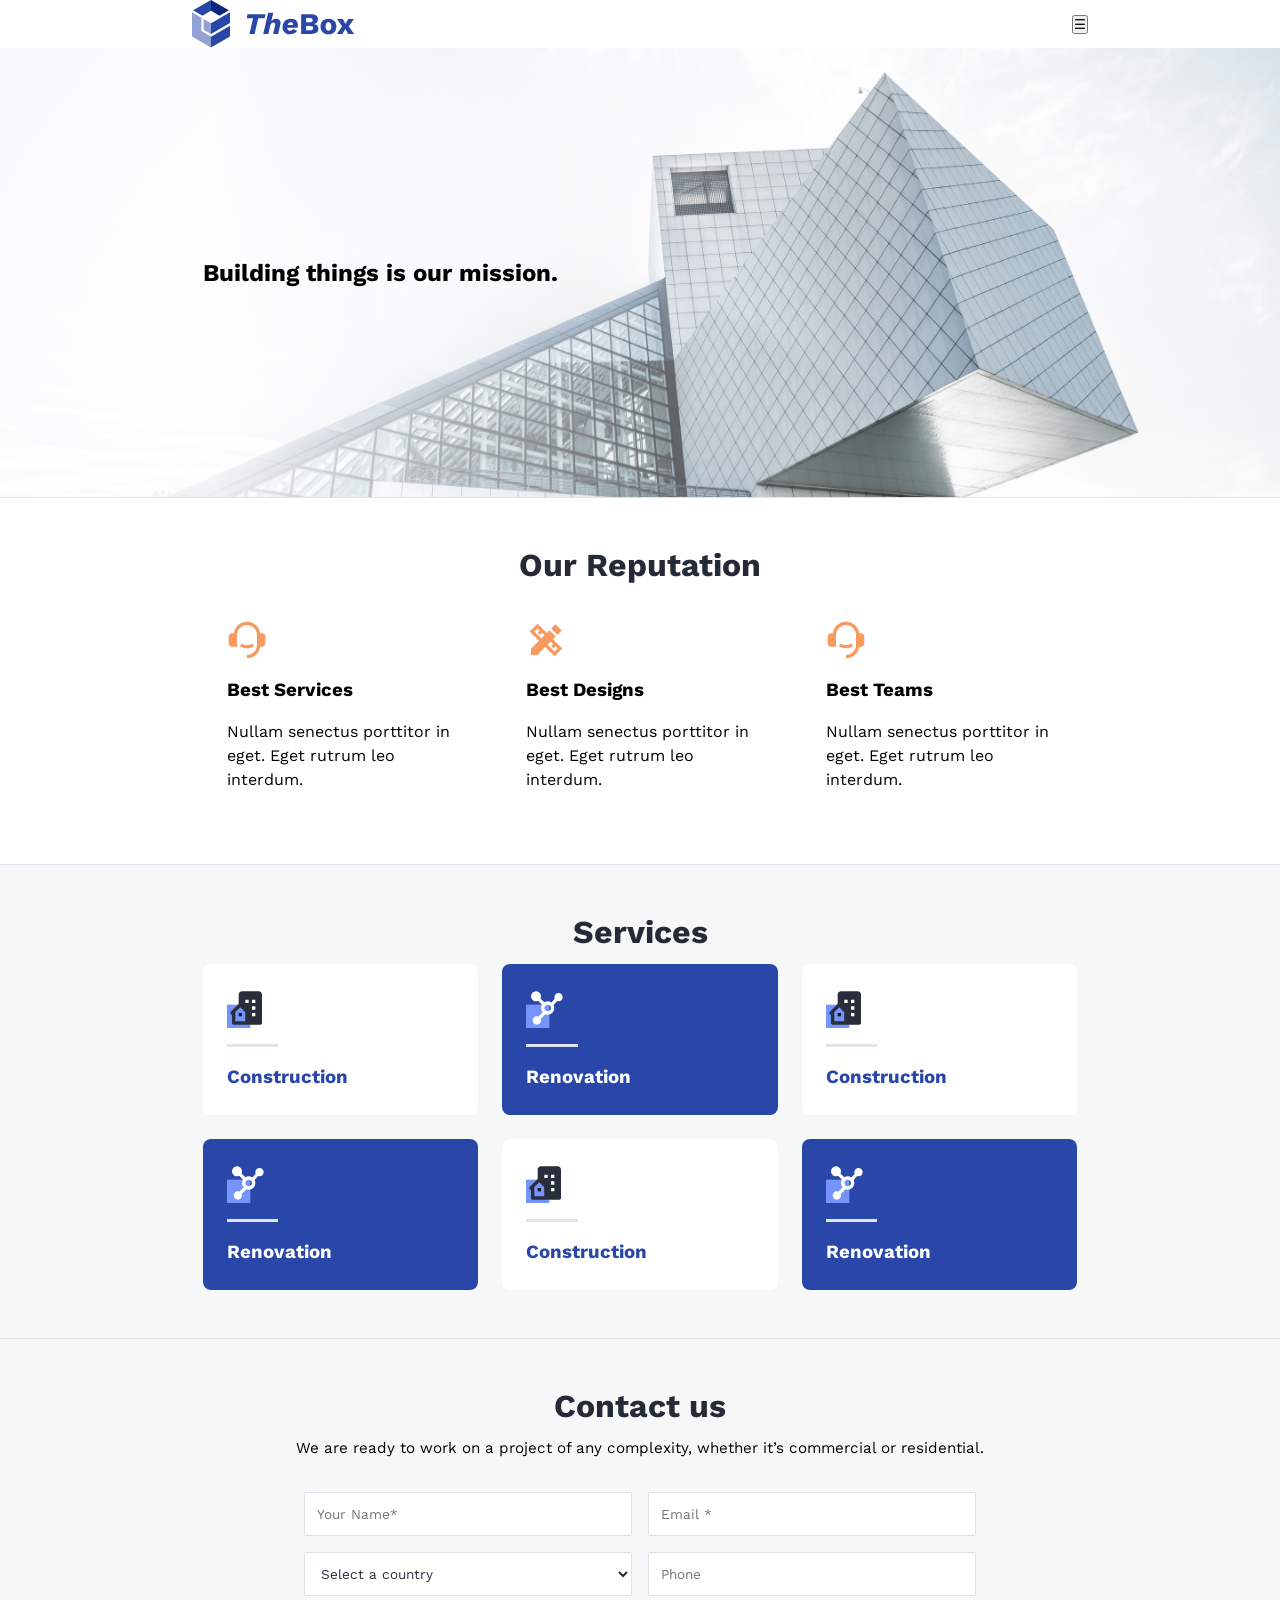
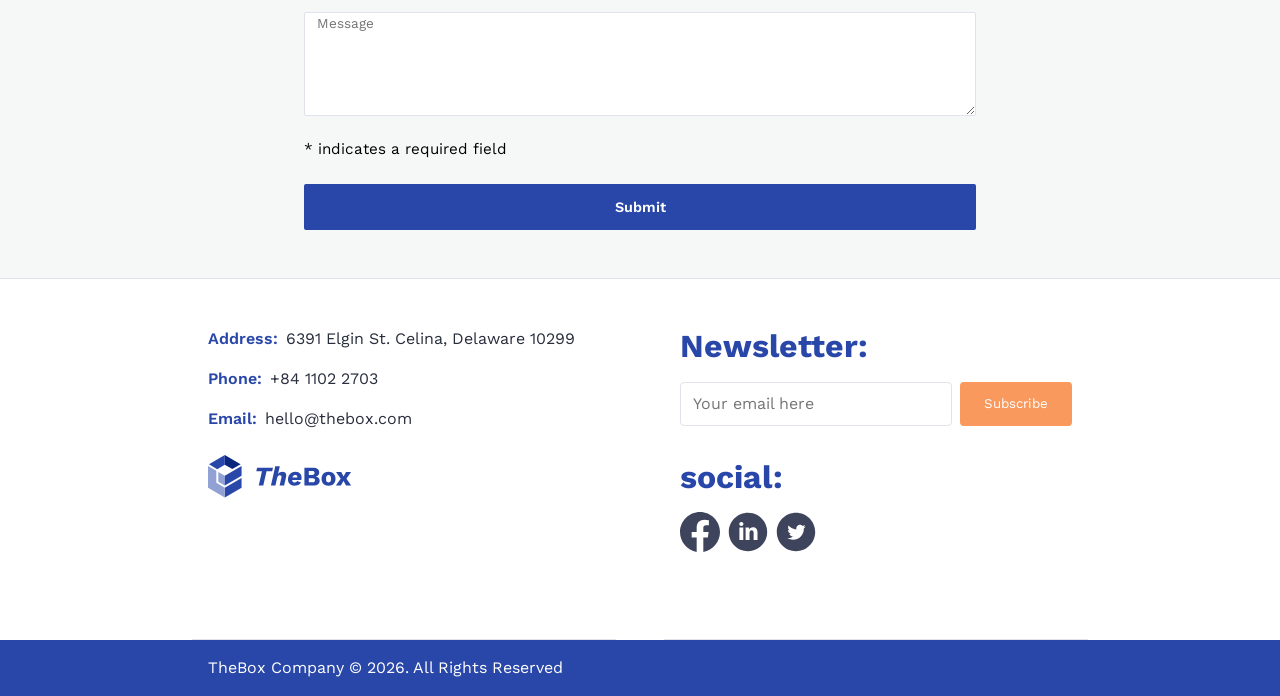
==== index.html @ a6bb3620 "feat/(reputation): add responsive card grid, (services): add service grid with featured variantm , c" ====
<!doctype html>
<html lang="en">

<head>
  <meta charset="utf-8" />
  <meta name="viewport" content="width=device-width, initial-scale=1" />
  <title>The Box</title>
  <link rel="shortcut icon" href="/src/assets/icons/fivicon.svg" type="image/x-icon">
  <link rel="stylesheet" href="https://cdnjs.cloudflare.com/ajax/libs/font-awesome/6.7.2/css/all.min.css" />
  <link rel="stylesheet" href="/src/css/style.css">
  <!-- Aquí likeas tu html con tu css -->
</head>

<body>
  <!-- Aquí va tu esqueleto HTML -->

  <header class="site-header">
    <div class="container">
      <!-- logo -->
      <a href="/"><img src="/src/assets/img/logo.svg" alt="logoTheBox"></a>
      <!-- Navbar section -->
      <nav class="navbar" aria-label="Main navigation">
        <button for="menu-toggle" class="navbar_toggle" type="button" aria-label="Open navigation menu">
          ☰
        </button>
        <ul class="navbar_list">
          <li> <a href="#">Home</a> </li>
          <li> <a href="#">Our Reputation</a></li>
          <li> <a href="#">Services</a> </li>
          <li> <a href="#"><span>Contact Us</span> </a> </li>
        </ul>
      </nav>
    </div>
  </header>

  <main id="main">

    <!-- Hero section  -->
    <section class="hero ">
      <div class="container">
        <h1>Building things is our mission.</h1>
      </div>
    </section>

    <!-- Our Reputation -->
    <section class="repution " id="repution" aria-labelledby="reputation-title">
      <div class="container">
        <h2 id="reputation-title section-title">Our Reputation</h2>
        <ul class="cards">
          <!-- 1 -->
          <li>
            <article class="card">
              <img src="/src/assets/icons/iconTeams.svg" alt="">
              <h3>Best Services</h3>
              <p>Nullam senectus porttitor in eget. Eget rutrum leo interdum.</p>
            </article>
          </li>
          <!-- 2 -->
          <li>
            <article class="card">
              <img src="/src/assets/icons/iconDesign.svg" alt="">
              <h3>Best Designs</h3>
              <p>Nullam senectus porttitor in eget. Eget rutrum leo interdum.</p>
            </article>
          </li>
          <!-- 3 -->
          <li>
            <article class="card">
              <img src="/src/assets/icons/iconTeams.svg" alt="">
              <h3>Best Teams</h3>
              <p>Nullam senectus porttitor in eget. Eget rutrum leo interdum.</p>
            </article>
          </li>
        </ul>
      </div>
    </section>

    <!-- Services -->
    <section class="service " id="services" aria-labelledby="services-title">
      <div class="container">
        <h2 id="service-title section-title">Services</h2>
        <ul class="service-grid">
          <li>
            <article class="service-card">
              <img src="/src/assets/icons/iconCon.svg" alt="Construction">
              <div class="line"></div>
              <h3>Construction</h3>
            </article>
          </li>
          <li>
            <article class="service-card-featured">
              <img src="/src/assets/icons/iconRenovation.svg" alt="Renovation">
              <div class="line"></div>
              <h3>Renovation</h3>
            </article>
          </li>
          <li>
            <article class="service-card">
              <img src="/src/assets/icons/iconCon.svg" alt="Construction">
              <div class="line"></div>
              <h3>Construction</h3>
            </article>
          </li>
          <li>
            <article class="service-card-featured">
              <img src="/src/assets/icons/iconRenovation.svg" alt="Renovation">
              <div class="line"></div>
              <h3>Renovation</h3>
            </article>
          </li>
          <li>
            <article class="service-card">
              <img src="/src/assets/icons/iconCon.svg" alt="Construction">
              <div class="line"></div>
              <h3>Construction</h3>
            </article>
          </li>
          <li>
            <article class="service-card-featured">
              <img src="/src/assets/icons/iconRenovation.svg" alt="Renovation">
              <div class="line"></div>
              <h3>Renovation</h3>
            </article>
          </li>
        </ul>
      </div>
    </section>

    <!-- contact us  -->
    <section class="contact " id="contact" aria-labelledby="contact" aria-labelledby="contact title">
      <div class="container">
        <h2 id="contact-title section-title">Contact us</h2>
        <p>We are ready to work on a project of any complexity, whether it’s commercial or residential.</p>
        <!-- form -->
        <form>

          <div class="field">
            <label for="Name">Your Name <span aria-hidden="true">*</span></label>
            <input placeholder="Your Name*" type="text" id="name" name="name" required autocomplete="name">
          </div>

          <div class="field">
            <label for="Email">Email</label>
            <input placeholder="Email *" type="email" id="email" name="email" required autocomplete="email">
          </div>

          <div class="field">
            <label for="country">Country</label>
            <select name="country" id="country">
              <option value="">Select a country</option>
              <option value="es">Spain</option>
            </select>
          </div>

          <div class="field">
            <label for="phone">Phone</label>
            <input placeholder="Phone" type="tel" id="phone" name="phone" required autocomplete="phone">
          </div>

          <div class="field field-full">
            <label for="message">Message</label>
            <textarea placeholder="Message" name="message" id="message" rows="5"></textarea>
          </div>
          <p class="form-note">* indicates a required field</p>
          <button type="submit">Submit</button>
        </form>
      </div>
    </section>
  </main>

  <!-- footer -->
  <footer class="site-footer">
    <div class="container">

      <section class="footer-contact">
        <ul>
          <li><span>Address: </span>6391 Elgin St. Celina, Delaware 10299 </li>
          <li><span>Phone: </span>+84 1102 2703</li>
          <li><span>Email: </span>hello@thebox.com </li>
        </ul>
        <a class="footer-logo" href="/" aria-label="thebox home">
          <img class="footer-logo" src="/src/assets/img/logo.svg" alt="TheBox">
        </a>
      </section>

      <section class="footer-right">
        <div class="newsletter">
          <h2>Newsletter:</h2>
          <form action="">
            <input type="email" id="Newsletter" name="email" placeholder="Your email here" autocomplete="email"
              required>
            <button submit>Subscribe</button>
          </form>
        </div>

        <div class="social">
          <h2>social:</h2>
          <ul class="social-list">
            <li>
              <a href="#" aria-label="facebook">
                <img class="fa-brands" src="/src/assets/icons/facebook-icon.svg" alt="facebook">
              </a>
            </li>
            <li>
              <a href="#" aria-label="linkedin">
                <img class="fa-brands" src="/src/assets/icons/linkedin-icon.svg" alt="linkedin">
              </a>
            </li>
            <li>
              <a href="#" aria-label="x">
                <img class="fa-brands" src="/src/assets/icons/x-icon.svg" alt="x-icon">
              </a>
            </li>
          </ul>
        </div>
      </section>
    </div>

    <!-- Copyright -->
    <div class="footer-bottom">
      <div class="container">
        <p>TheBox Company © 2026. All Rights Reserved</p>
      </div>
    </div>
  </footer>


</body>

</html>
---- src/css/style.css ----
@import url("https://fonts.googleapis.com/css2?family=Work+Sans:ital,wght@0,100..900;1,100..900&display=swap");

/* tokens  */
:root {
  --bg-orainge: #f9995d;
  --dark-gray: #292e3d;
  --blue: #2947a9;
  --light-blue: #a3aac2;
  --bg-gray: #f6f8f7;
  --gray-100: #e0e3eb;
  --gray-200: ##3152ad;
  --placeholder: #a3aac2;

  /* layout */
  --container: 75rem;
  --gutter: clamp(1rem, 4vw, 3rem);

  /* typography */
  --font-body: "Work Sans", system-ui, sans-serif;

  /* spacing  */
  --space-1: 0.5rem;
  --space-2: 1rem;
  --space-3: 1.5rem;
  --space-4: 2rem;
  --space-5: 3rem;
}

/* reset values */
* {
  margin: 0;
  padding: 0;
  box-sizing: border-box;
  font-family: var(--font-body);
}
*,
*::after,
*::before {
  box-sizing: border-box;
}
html {
  font-size: 100%;
}
body {
  line-height: 1.5;
  min-height: 100vh;
}

a {
  max-width: inherit;
  text-decoration: none;
}
img,
svg {
  display: block;
  max-width: 100%;
}

ul {
  list-style: none;
}

.container {
  width: min(100% - var(--gutter) * 2, var(--container));
  margin-inline: auto;
}

@media (min-width: 768px) {
  .container {
    width: 70%;
  }
}
.section-title {
  margin: 0 0 0.75rem;
  text-align: center;
  font-size: clamp(1.6rem, 5vw, 2rem);
  font-weight: 700;
  line-height: 1.2;
  color: #252b36;
}

/* genral css */
section {
  padding: 3rem 1rem;
  border-bottom: 1px solid #e0e3eb;
  h2 {
    margin: 0 0 0.75rem;
    text-align: center;
    font-size: clamp(1.6rem, 5vw, 2rem);
    font-weight: 700;
    line-height: 1.2;
    color: #252b36;
  }
}
/* =============================== */
.site-header .container {
  display: flex;
  align-items: center;
  justify-content: space-between;
  gap: 2rem;
}
.site-header nav ul {
  display: flex;
  list-style: none;
  gap: var(--space-4);
}
@media (min-width: 768px) {
  .site-header nav ul {
    display: none;
  }
}

/* ============= Hero section ============== */

.hero {
  display: grid;
  background-image: url("/src/assets/img/Hero.svg");
  background-size: cover;
  background-position: center center;
  min-height: clamp(20rem, 50vh, 35rem);
  align-content: center;
}

/* Reputation */
.repution .cards {
  display: grid;
  grid-template-columns: repeat(auto-fit, minmax(min(17rem, 100%), 1fr));
  gap: var(--space-3);
  .card {
    display: flex;
    flex-direction: column;
    gap: var(--space-2);
    border: 1px solid var(--border);
    padding: var(--space-3);
    height: 100%;
    border-radius: 0.5rem;
    img {
      width: 40px;
    }
  }
}

/* service  */
.service {
  background-color: var(--bg-gray);
  .service-grid {
    display: grid;
    grid-template-columns: repeat(auto-fit, minmax(min(15rem, 100%), 1fr));
    gap: var(--space-3);
  }
  .service-card,
  .service-card-featured {
    display: flex;
    flex-direction: column;
    padding: var(--space-3);
    gap: var(--space-2);
    border-radius: 0.5rem;
    img {
      width: 40px;
    }
  }
  .service-card {
    background: white;
    color: var(--blue);
  }
  .service-card-featured {
    background: var(--blue);
    color: white;
  }
  .line {
    width: clamp(2rem, 4vw, 5rem);
    height: 3px;
    background-color: var(--gray-100);
  }
}

/* contact */
.contact {
  background-color: var(--bg-gray);

  h2 {
    margin: 0 0 0.75rem;
    text-align: center;
    font-size: clamp(1.6rem, 5vw, 2rem);
    font-weight: 700;
    line-height: 1.2;
  }
  p {
    max-width: var(--container);
    margin: 0 auto 2rem;
    text-align: center;
    font-size: 0.95rem;
    line-height: 1.5;
  }
  form {
    display: grid;
    grid-template-columns: repeat(auto-fit, minmax(min(15rem, 100%), 1fr));
    gap: var(--space-2);
    max-width: 42rem;
    margin-inline: auto;
    .field {
      position: relative;
      width: 100%;
      label {
        position: absolute;
        width: 1px;
        height: 1px;
        padding: 0;
        margin: -1px;
        overflow: hidden;
        clip: rect(0, 0, 0, 0);
        white-space: nowrap;
        border: 0;
      }
      input,
      select {
        height: 44px;
        padding: 0 0.75rem;
        resize: vertical;
        ::placeholder {
          color: var(--gray-100);
          opacity: 1;
        }
      }
      input,
      select,
      textarea {
        padding: 0 0.75rem;
        width: 100%;
        border: 1px solid var(--gray-100);
        border-radius: 2px;
        background-color: white;
        color: var(--dark-gray);
        font: inherit;
        font-size: 0.85rem;
        ::placeholder {
          color: var(--gray-100);
          opacity: 1;
        }
        :focus {
          border-color: var(--gray-200);
          box-shadow: 0 0 0 2px rgba(49, 82, 173, 0.08);
        }
      }
      .field-full {
        grid-column: 1 / -1;
      }
    }
    .form-note {
      margin: -0.01rem 0 0;
      line-height: 1.4;
      text-align: start;
    }
    button {
      width: 100%;
      min-height: 46px;
      margin-top: 0.5rem;
      border: 0;
      border-radius: 2px;
      background-color: var(--blue);
      color: white;
      font-weight: 600;
      font-size: 0.9rem;
      cursor: pointer;
      :hover {
        background: var(--bg-orainge);
      }
      :active {
        transform: translateY(1px);
      }
    }
  }
}
@media (min-width: 40rem) {
  form {
    grid-template-columns: 1fr 1fr;
  }
  .field-full,
  .form-note,
  button {
    grid-column: 1 / -1;
  }
}

/* footer */
.site-footer {
  background-color: white;
}

footer .container {
  display: grid;
  grid-template-columns: repeat(auto-fit, minmax(min(15rem, 100%), 1fr));
  gap: var(--space-5);

  .footer-contact {
    ul {
      display: grid;
      gap: var(--space-2);
      li {
        display: flex;
        color: var(--dark-gray);
        span:first-child {
          color: var(--blue);
          font-weight: 600;
          padding-right: 0.5rem;
        }
        a {
          color: var(--dark-gray);
        }
      }
    }
    .footer-logo {
      margin-top: var(--space-3);
      img {
        width: 9rem;
      }
    }
  }

  .footer-right {
    display: grid;
    

    h2 {
      margin-bottom: var(--space-2);
      color: var(--blue);
      text-align: start;
    }
    .newsletter {
      border-bottom: 0;
      form {
        display: flex;
        gap: var(--space-1);

        input {
          width: 100%;
          height: 44px;
          padding-inline: 0.75rem;
          border-radius: 4px;
          font-size: 1rem;
          border: 1px solid var(--gray-100);
          ::placeholder {
            color: var(--placeholder);
          }
        }
        button {
          flex-shrink: 0;
          min-width: 7rem;
          height: 44px;
          background: var(--bg-orainge);
          color: white;
          cursor: pointer;
          border-radius: 4px;
          border: 0;
          :hover {
            background-color: orange;
          }
        }
      }
    }
    .social{
        padding: 2rem 0;
    }
    .social-list {
      display: flex;
      gap: var(--space-1);
      a {
        width: 56px;
      }
    }
  }
}

/* footer bottom */
.footer-bottom{
    background-color: var(--blue);
    color: white;
    .container{
        padding: 1rem;
       
    }
}
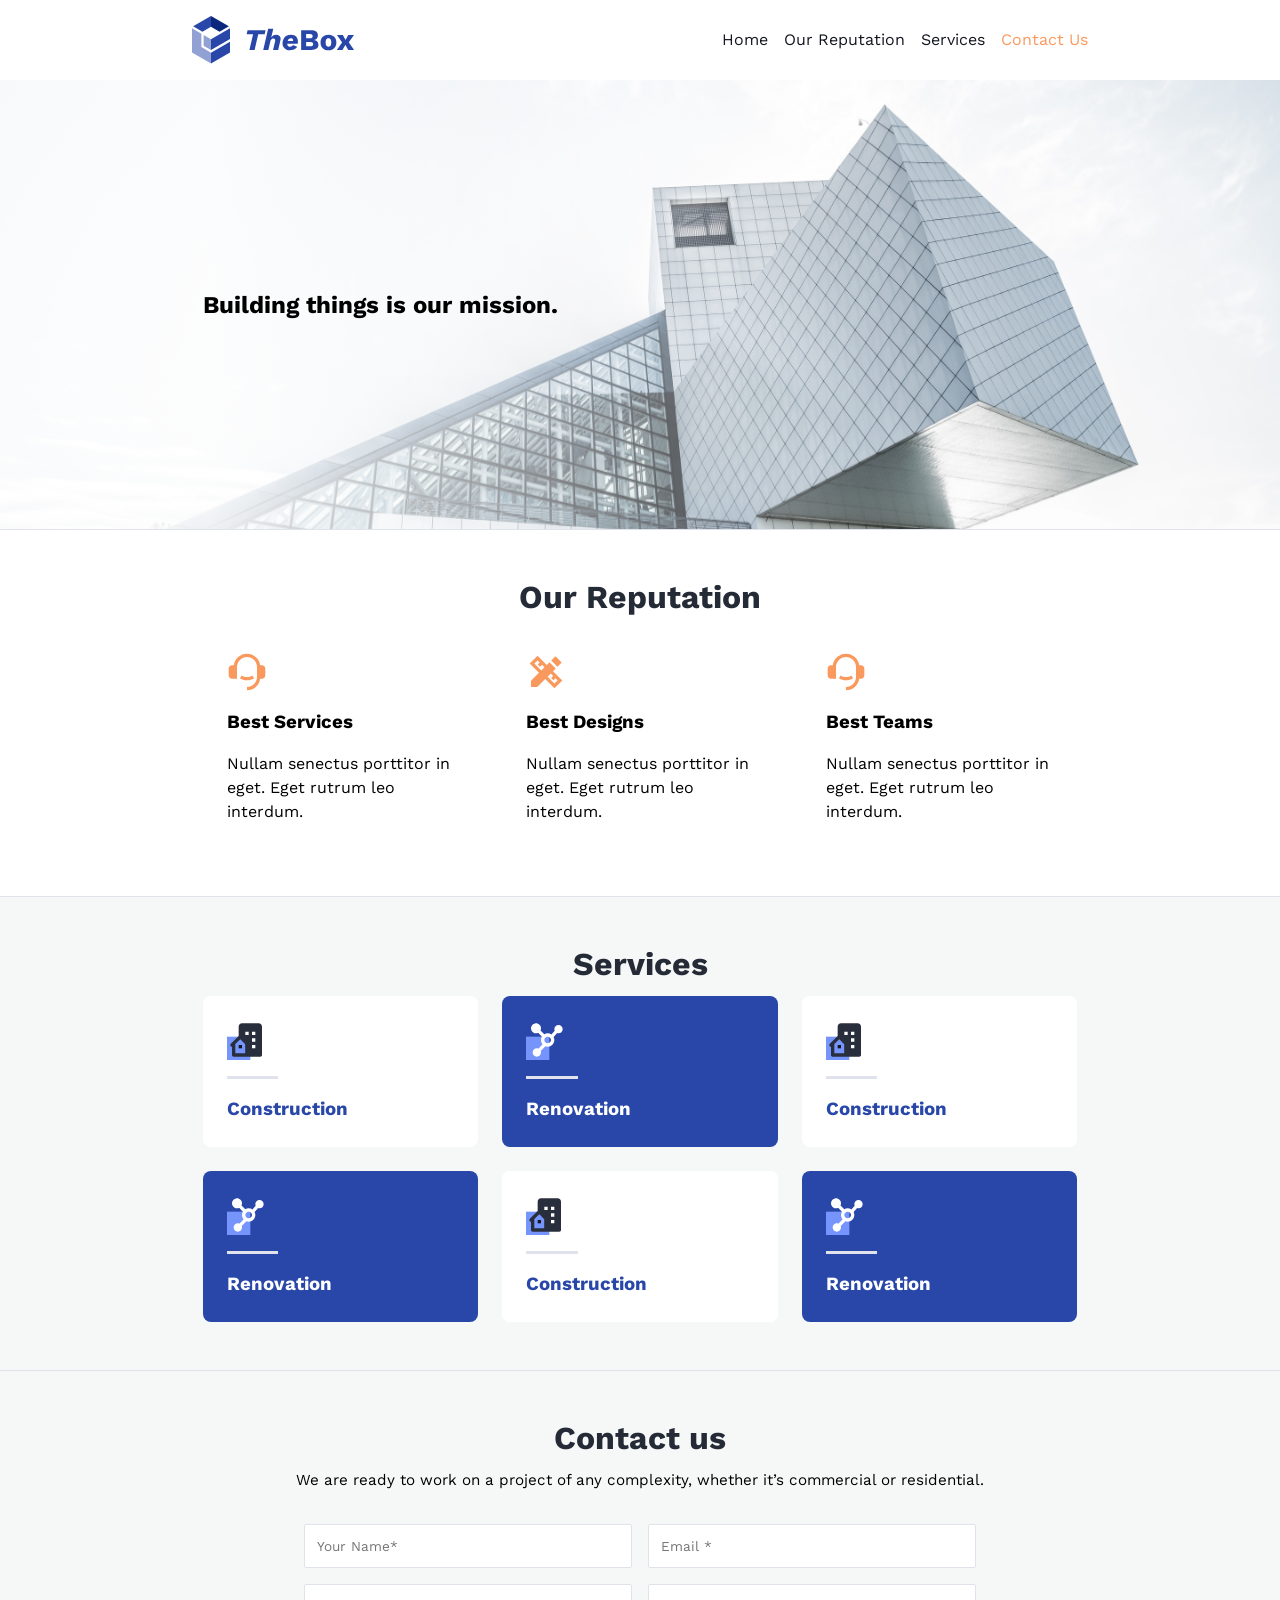
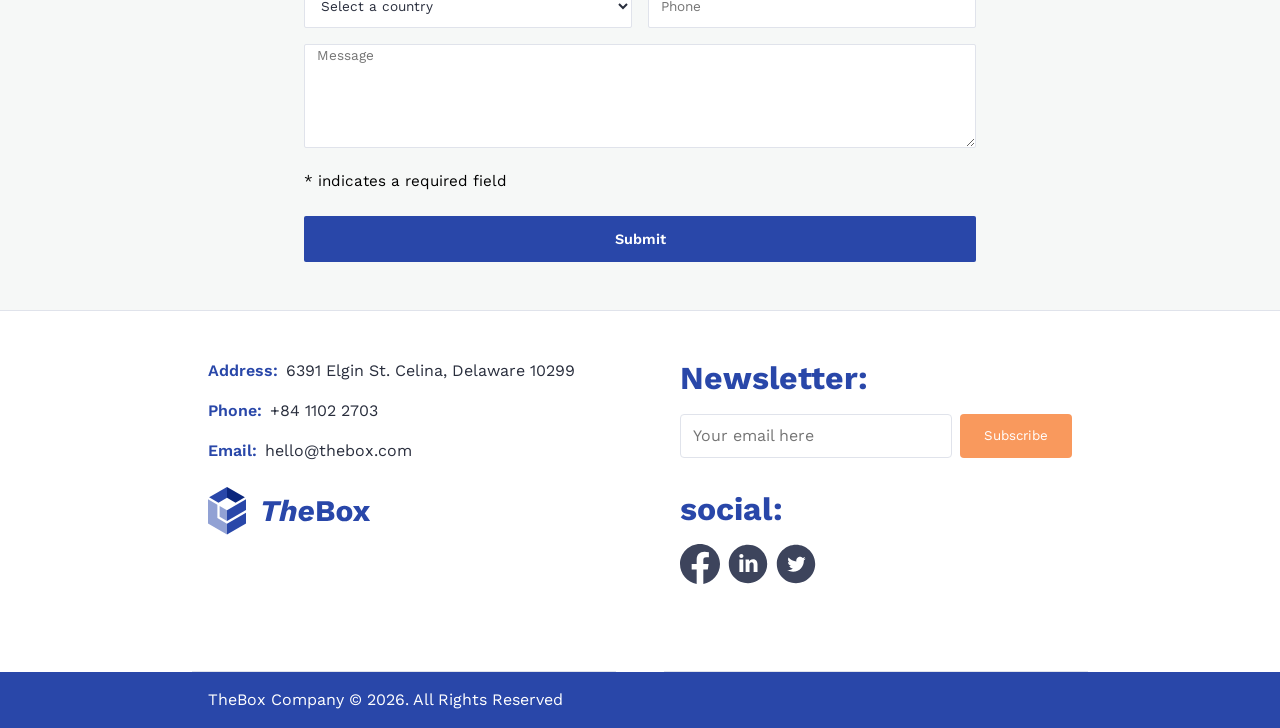
==== commit 8857067a: "edit paths of files sorce" ====
--- a/index.html
+++ b/index.html
@@ -5,9 +5,9 @@
   <meta charset="utf-8" />
   <meta name="viewport" content="width=device-width, initial-scale=1" />
   <title>The Box</title>
-  <link rel="shortcut icon" href="/src/assets/icons/fivicon.svg" type="image/x-icon">
+  <link rel="shortcut icon" href="src/assets/icons/fivicon.svg" type="image/x-icon">
   <link rel="stylesheet" href="https://cdnjs.cloudflare.com/ajax/libs/font-awesome/6.7.2/css/all.min.css" />
-  <link rel="stylesheet" href="/src/css/style.css">
+  <link rel="stylesheet" href="src/css/style.css">
   <!-- Aquí likeas tu html con tu css -->
 </head>
 
@@ -17,7 +17,7 @@
   <header class="site-header">
     <div class="container">
       <!-- logo -->
-      <a href="/"><img src="/src/assets/img/logo.svg" alt="logoTheBox"></a>
+      <a href="/"><img src="src/assets/img/logo.svg" alt="logoTheBox"></a>
       <!-- Navbar section -->
       <nav class="navbar" aria-label="Main navigation">
         <button for="menu-toggle" class="navbar_toggle" type="button" aria-label="Open navigation menu">
@@ -50,7 +50,7 @@
           <!-- 1 -->
           <li>
             <article class="card">
-              <img src="/src/assets/icons/iconTeams.svg" alt="">
+              <img src="src/assets/icons/iconTeams.svg" alt="">
               <h3>Best Services</h3>
               <p>Nullam senectus porttitor in eget. Eget rutrum leo interdum.</p>
             </article>
@@ -58,7 +58,7 @@
           <!-- 2 -->
           <li>
             <article class="card">
-              <img src="/src/assets/icons/iconDesign.svg" alt="">
+              <img src="src/assets/icons/iconDesign.svg" alt="">
               <h3>Best Designs</h3>
               <p>Nullam senectus porttitor in eget. Eget rutrum leo interdum.</p>
             </article>
@@ -66,7 +66,7 @@
           <!-- 3 -->
           <li>
             <article class="card">
-              <img src="/src/assets/icons/iconTeams.svg" alt="">
+              <img src="src/assets/icons/iconTeams.svg" alt="">
               <h3>Best Teams</h3>
               <p>Nullam senectus porttitor in eget. Eget rutrum leo interdum.</p>
             </article>
@@ -82,42 +82,42 @@
         <ul class="service-grid">
           <li>
             <article class="service-card">
-              <img src="/src/assets/icons/iconCon.svg" alt="Construction">
+              <img src="src/assets/icons/iconCon.svg" alt="Construction">
               <div class="line"></div>
               <h3>Construction</h3>
             </article>
           </li>
           <li>
             <article class="service-card-featured">
-              <img src="/src/assets/icons/iconRenovation.svg" alt="Renovation">
+              <img src="src/assets/icons/iconRenovation.svg" alt="Renovation">
               <div class="line"></div>
               <h3>Renovation</h3>
             </article>
           </li>
           <li>
             <article class="service-card">
-              <img src="/src/assets/icons/iconCon.svg" alt="Construction">
+              <img src="src/assets/icons/iconCon.svg" alt="Construction">
               <div class="line"></div>
               <h3>Construction</h3>
             </article>
           </li>
           <li>
             <article class="service-card-featured">
-              <img src="/src/assets/icons/iconRenovation.svg" alt="Renovation">
+              <img src="src/assets/icons/iconRenovation.svg" alt="Renovation">
               <div class="line"></div>
               <h3>Renovation</h3>
             </article>
           </li>
           <li>
             <article class="service-card">
-              <img src="/src/assets/icons/iconCon.svg" alt="Construction">
+              <img src="src/assets/icons/iconCon.svg" alt="Construction">
               <div class="line"></div>
               <h3>Construction</h3>
             </article>
           </li>
           <li>
             <article class="service-card-featured">
-              <img src="/src/assets/icons/iconRenovation.svg" alt="Renovation">
+              <img src="src/assets/icons/iconRenovation.svg" alt="Renovation">
               <div class="line"></div>
               <h3>Renovation</h3>
             </article>
@@ -179,7 +179,7 @@
           <li><span>Email: </span>hello@thebox.com </li>
         </ul>
         <a class="footer-logo" href="/" aria-label="thebox home">
-          <img class="footer-logo" src="/src/assets/img/logo.svg" alt="TheBox">
+          <img class="footer-logo" src="src/assets/img/logo.svg" alt="TheBox">
         </a>
       </section>
 
@@ -198,17 +198,17 @@
           <ul class="social-list">
             <li>
               <a href="#" aria-label="facebook">
-                <img class="fa-brands" src="/src/assets/icons/facebook-icon.svg" alt="facebook">
+                <img class="fa-brands" src="src/assets/icons/facebook-icon.svg" alt="facebook">
               </a>
             </li>
             <li>
               <a href="#" aria-label="linkedin">
-                <img class="fa-brands" src="/src/assets/icons/linkedin-icon.svg" alt="linkedin">
+                <img class="fa-brands" src="src/assets/icons/linkedin-icon.svg" alt="linkedin">
               </a>
             </li>
             <li>
               <a href="#" aria-label="x">
-                <img class="fa-brands" src="/src/assets/icons/x-icon.svg" alt="x-icon">
+                <img class="fa-brands" src="src/assets/icons/x-icon.svg" alt="x-icon">
               </a>
             </li>
           </ul>
--- a/src/css/style.css
+++ b/src/css/style.css
@@ -9,7 +9,9 @@
   --bg-gray: #f6f8f7;
   --gray-100: #e0e3eb;
   --gray-200: ##3152ad;
+  --gary-900:#14171F;
   --placeholder: #a3aac2;
+
 
   /* layout */
   --container: 75rem;
@@ -92,20 +94,45 @@
     color: #252b36;
   }
 }
-/* =============================== */
+/* ========= header ====================== */
 .site-header .container {
   display: flex;
   align-items: center;
   justify-content: space-between;
-  gap: 2rem;
+
+  padding: var(--space-2) 0;
+
+  .navbar {
+    button {
+      border: none;
+      font-size: x-large;
+      background-color: transparent;
+      cursor: pointer;
+      @media (min-width: 768px) {
+        display: none;
+      }
+    }
+
+    ul {
+    }
+  }
 }
 .site-header nav ul {
   display: flex;
   list-style: none;
-  gap: var(--space-4);
-}
-@media (min-width: 768px) {
-  .site-header nav ul {
+  gap: var(--space-2);
+
+  li {
+    a {
+      color: var(--gary-900);
+      span{
+        color:var(--bg-orainge);
+      }
+    }
+    
+  }
+
+  @media (max-width: 768px) {
     display: none;
   }
 }
@@ -147,6 +174,7 @@
     display: grid;
     grid-template-columns: repeat(auto-fit, minmax(min(15rem, 100%), 1fr));
     gap: var(--space-3);
+    
   }
   .service-card,
   .service-card-featured {
@@ -172,6 +200,7 @@
     height: 3px;
     background-color: var(--gray-100);
   }
+  
 }
 
 /* contact */
@@ -311,15 +340,11 @@
     }
     .footer-logo {
       margin-top: var(--space-3);
-      img {
-        width: 9rem;
-      }
     }
   }
 
   .footer-right {
     display: grid;
-    
 
     h2 {
       margin-bottom: var(--space-2);
@@ -358,8 +383,8 @@
         }
       }
     }
-    .social{
-        padding: 2rem 0;
+    .social {
+      padding: 2rem 0;
     }
     .social-list {
       display: flex;
@@ -372,11 +397,10 @@
 }
 
 /* footer bottom */
-.footer-bottom{
-    background-color: var(--blue);
-    color: white;
-    .container{
-        padding: 1rem;
-       
-    }
-}+.footer-bottom {
+  background-color: var(--blue);
+  color: white;
+  .container {
+    padding: 1rem;
+  }
+}
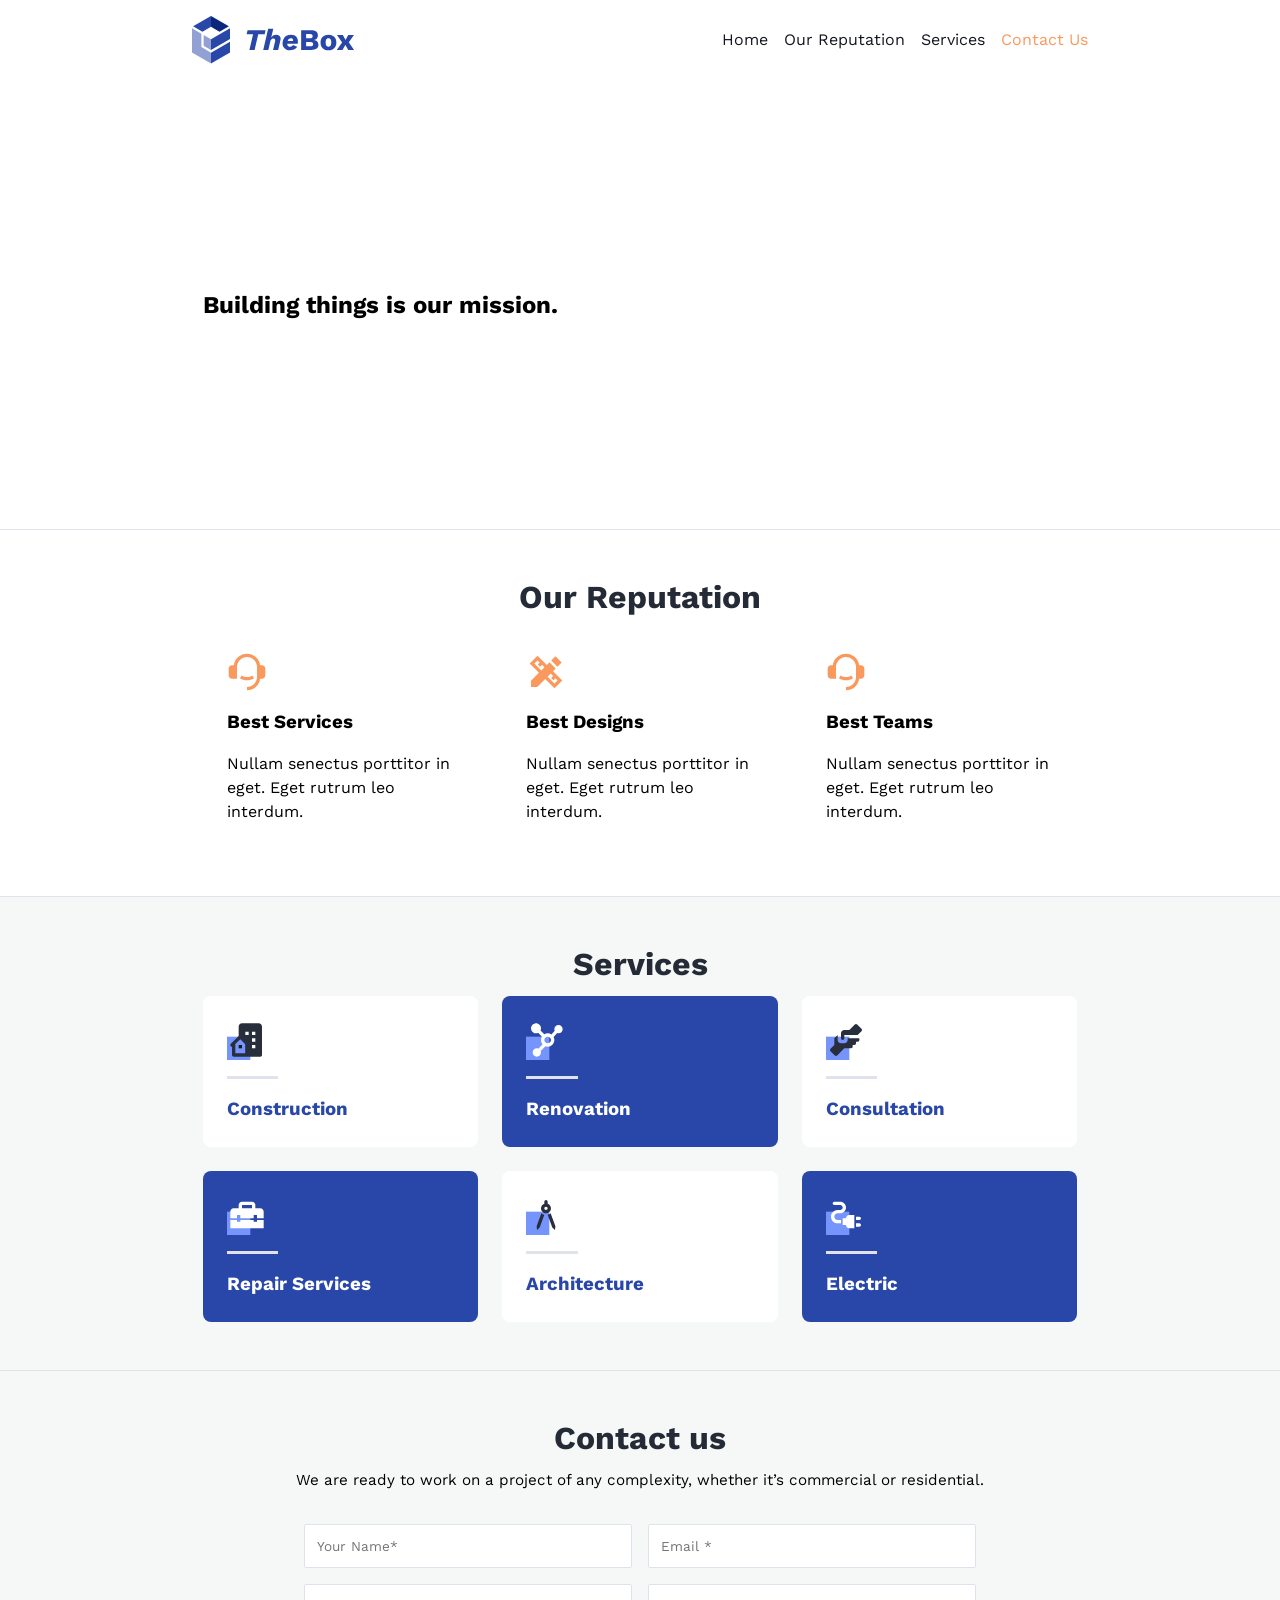
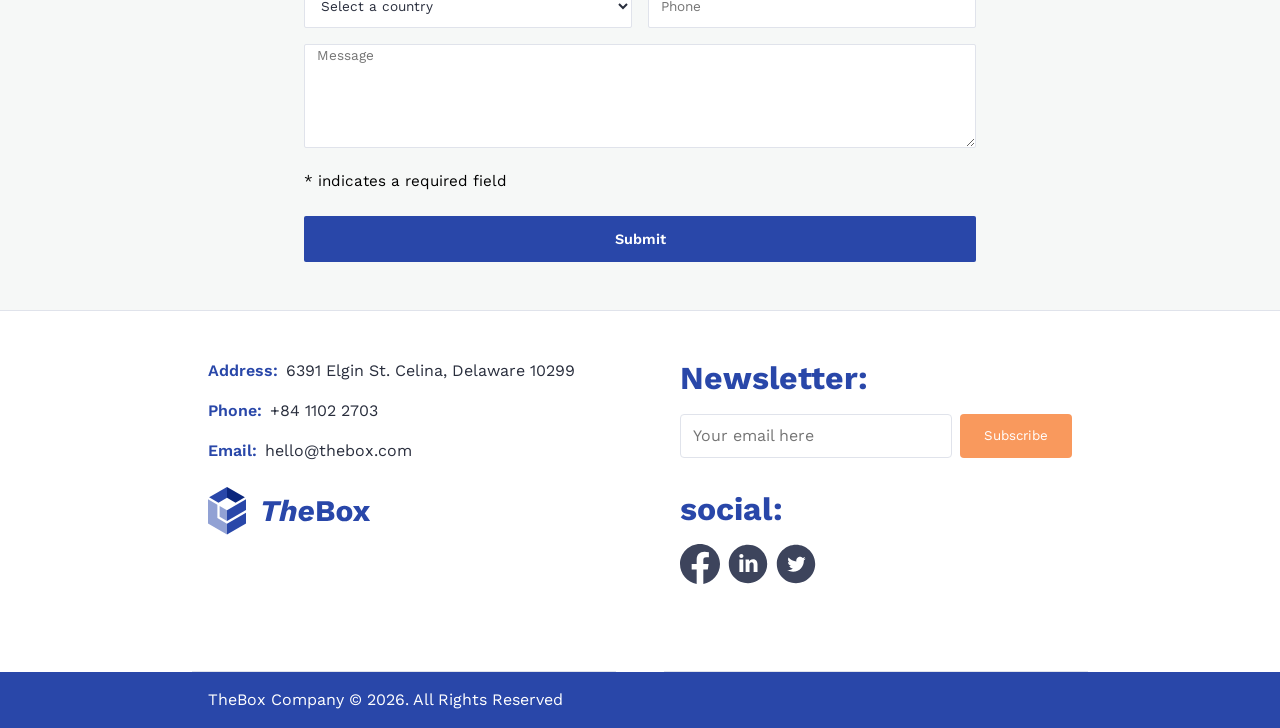
==== commit ead9160c: "fix: hero section img" ====
--- a/index.html
+++ b/index.html
@@ -20,9 +20,11 @@
       <a href="/"><img src="src/assets/img/logo.svg" alt="logoTheBox"></a>
       <!-- Navbar section -->
       <nav class="navbar" aria-label="Main navigation">
-        <button for="menu-toggle" class="navbar_toggle" type="button" aria-label="Open navigation menu">
+        <button class="navbar_toggle" type="button" aria-expanded="false" aria-controls="main-menu"
+          aria-label="Open navigation menu">
           ☰
         </button>
+
         <ul class="navbar_list">
           <li> <a href="#">Home</a> </li>
           <li> <a href="#">Our Reputation</a></li>
@@ -45,7 +47,7 @@
     <!-- Our Reputation -->
     <section class="repution " id="repution" aria-labelledby="reputation-title">
       <div class="container">
-        <h2 id="reputation-title section-title">Our Reputation</h2>
+        <h2 class="section-title" >Our Reputation</h2>
         <ul class="cards">
           <!-- 1 -->
           <li>
@@ -78,7 +80,8 @@
     <!-- Services -->
     <section class="service " id="services" aria-labelledby="services-title">
       <div class="container">
-        <h2 id="service-title section-title">Services</h2>
+        <h2 id="service-title" class="section-title">Services</h2>
+
         <ul class="service-grid">
           <li>
             <article class="service-card">
@@ -96,30 +99,30 @@
           </li>
           <li>
             <article class="service-card">
-              <img src="src/assets/icons/iconCon.svg" alt="Construction">
-              <div class="line"></div>
-              <h3>Construction</h3>
+              <img src="src/assets/icons/iconConsultation.svg" alt="Construction">
+              <div class="line"></div>
+              <h3>Consultation</h3>
             </article>
           </li>
           <li>
             <article class="service-card-featured">
-              <img src="src/assets/icons/iconRenovation.svg" alt="Renovation">
-              <div class="line"></div>
-              <h3>Renovation</h3>
+              <img src="src/assets/icons/iconRepair.svg" alt="Renovation">
+              <div class="line"></div>
+              <h3>Repair Services</h3>
             </article>
           </li>
           <li>
             <article class="service-card">
-              <img src="src/assets/icons/iconCon.svg" alt="Construction">
-              <div class="line"></div>
-              <h3>Construction</h3>
+              <img src="src/assets/icons/iconArchitecture.svg" alt="Construction">
+              <div class="line"></div>
+              <h3>Architecture</h3>
             </article>
           </li>
           <li>
             <article class="service-card-featured">
-              <img src="src/assets/icons/iconRenovation.svg" alt="Renovation">
-              <div class="line"></div>
-              <h3>Renovation</h3>
+              <img src="src/assets/icons/iconElectric.svg" alt="Renovation">
+              <div class="line"></div>
+              <h3>Electric</h3>
             </article>
           </li>
         </ul>
@@ -129,7 +132,7 @@
     <!-- contact us  -->
     <section class="contact " id="contact" aria-labelledby="contact" aria-labelledby="contact title">
       <div class="container">
-        <h2 id="contact-title section-title">Contact us</h2>
+        <h2 id="contact-title" class="section-title">Contact us</h2>
         <p>We are ready to work on a project of any complexity, whether it’s commercial or residential.</p>
         <!-- form -->
         <form>
--- a/src/css/style.css
+++ b/src/css/style.css
@@ -9,9 +9,8 @@
   --bg-gray: #f6f8f7;
   --gray-100: #e0e3eb;
   --gray-200: ##3152ad;
-  --gary-900:#14171F;
+  --gary-900: #14171f;
   --placeholder: #a3aac2;
-
 
   /* layout */
   --container: 75rem;
@@ -112,9 +111,6 @@
         display: none;
       }
     }
-
-    ul {
-    }
   }
 }
 .site-header nav ul {
@@ -125,11 +121,10 @@
   li {
     a {
       color: var(--gary-900);
-      span{
-        color:var(--bg-orainge);
-      }
-    }
-    
+      span {
+        color: var(--bg-orainge);
+      }
+    }
   }
 
   @media (max-width: 768px) {
@@ -141,7 +136,7 @@
 
 .hero {
   display: grid;
-  background-image: url("/src/assets/img/Hero.svg");
+  background-image: url("../assets/img/hero.svg");
   background-size: cover;
   background-position: center center;
   min-height: clamp(20rem, 50vh, 35rem);
@@ -174,7 +169,6 @@
     display: grid;
     grid-template-columns: repeat(auto-fit, minmax(min(15rem, 100%), 1fr));
     gap: var(--space-3);
-    
   }
   .service-card,
   .service-card-featured {
@@ -200,7 +194,6 @@
     height: 3px;
     background-color: var(--gray-100);
   }
-  
 }
 
 /* contact */
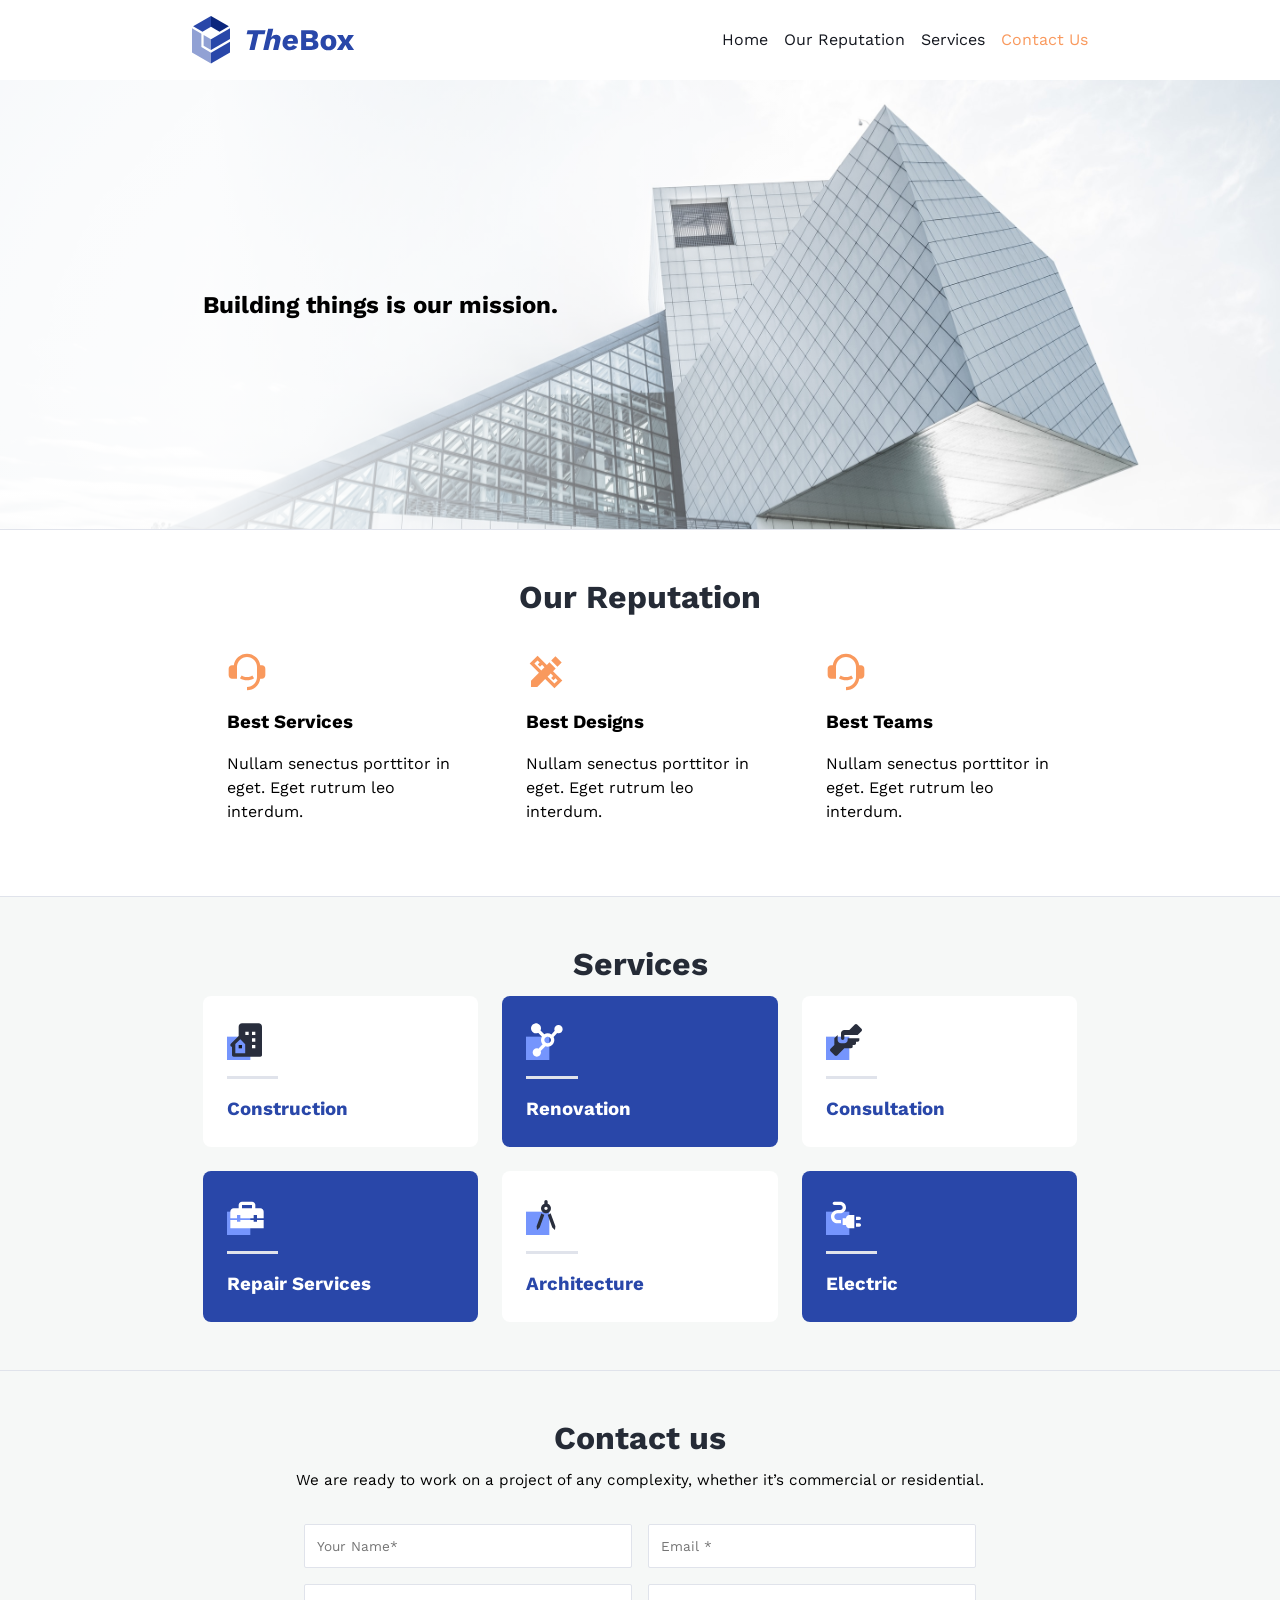
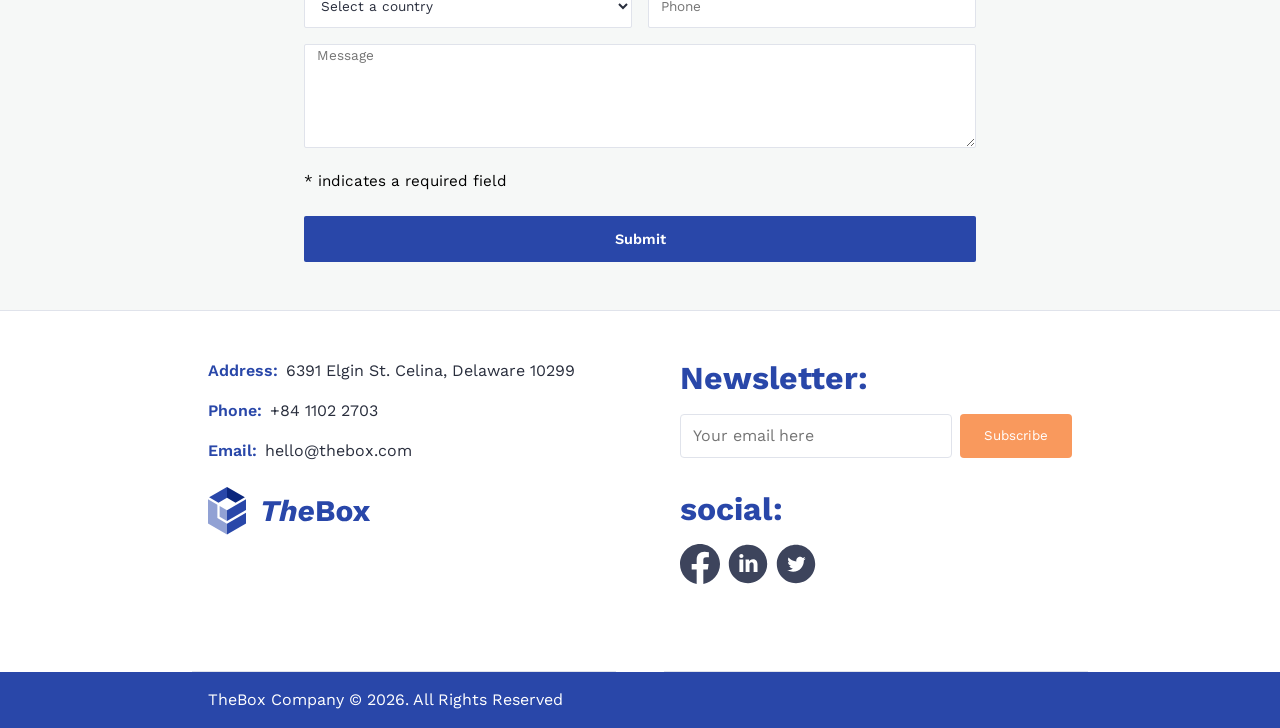
==== commit 1bd23bad: "fix : try onther time" ====
--- a/index.html
+++ b/index.html
@@ -38,7 +38,7 @@
   <main id="main">
 
     <!-- Hero section  -->
-    <section class="hero ">
+    <section class="hero " style="background-image: url(./src/assets/icons/hero.svg);">
       <div class="container">
         <h1>Building things is our mission.</h1>
       </div>
@@ -47,7 +47,7 @@
     <!-- Our Reputation -->
     <section class="repution " id="repution" aria-labelledby="reputation-title">
       <div class="container">
-        <h2 class="section-title" >Our Reputation</h2>
+        <h2 class="section-title">Our Reputation</h2>
         <ul class="cards">
           <!-- 1 -->
           <li>
--- a/src/css/style.css
+++ b/src/css/style.css
@@ -136,7 +136,7 @@
 
 .hero {
   display: grid;
-  background-image: url("../assets/img/hero.svg");
+
   background-size: cover;
   background-position: center center;
   min-height: clamp(20rem, 50vh, 35rem);
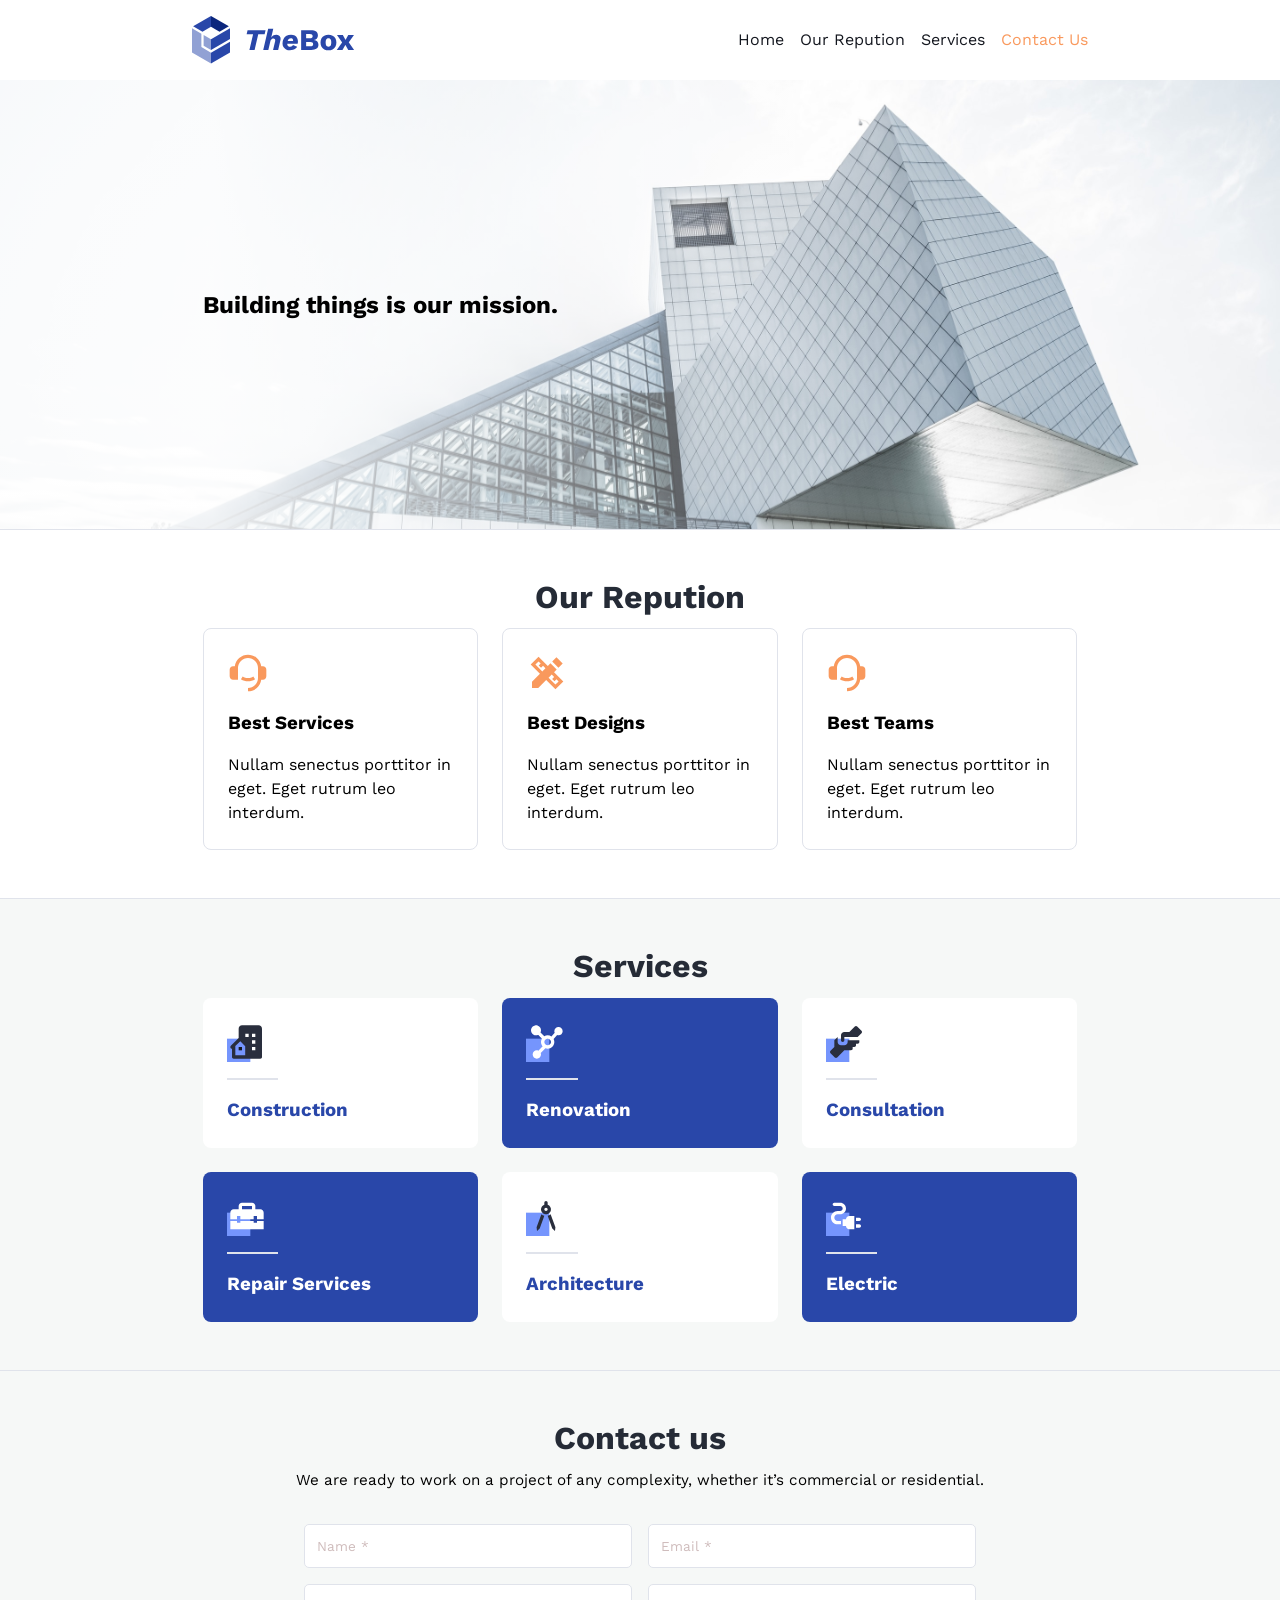
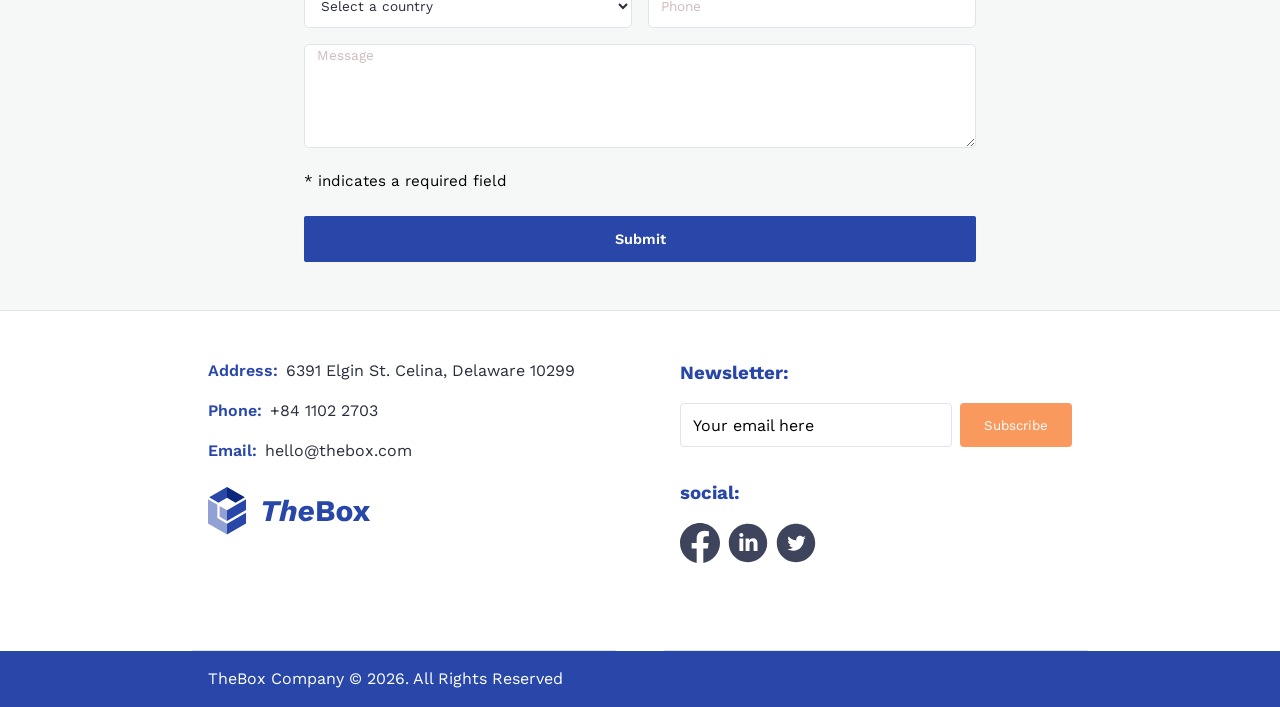
==== commit 08a5051e: "fix(a11y): use empty alt for decorative card icons, fix(a11y): remove redundant aria-label from form" ====
--- a/index.html
+++ b/index.html
@@ -19,7 +19,7 @@
       <!-- logo -->
       <a href="/"><img src="src/assets/img/logo.svg" alt="logoTheBox"></a>
       <!-- Navbar section -->
-      <nav class="navbar" aria-label="Main navigation">
+      <nav class="navbar">
         <button class="navbar_toggle" type="button" aria-expanded="false" aria-controls="main-menu"
           aria-label="Open navigation menu">
           ☰
@@ -27,7 +27,7 @@
 
         <ul class="navbar_list">
           <li> <a href="#">Home</a> </li>
-          <li> <a href="#">Our Reputation</a></li>
+          <li> <a href="#">Our Repution</a></li>
           <li> <a href="#">Services</a> </li>
           <li> <a href="#"><span>Contact Us</span> </a> </li>
         </ul>
@@ -36,18 +36,17 @@
   </header>
 
   <main id="main">
-
     <!-- Hero section  -->
-    <section class="hero " style="background-image: url(./src/assets/icons/hero.svg);">
+    <section class="hero">
       <div class="container">
         <h1>Building things is our mission.</h1>
       </div>
     </section>
 
-    <!-- Our Reputation -->
-    <section class="repution " id="repution" aria-labelledby="reputation-title">
-      <div class="container">
-        <h2 class="section-title">Our Reputation</h2>
+    <!-- Our Repution -->
+    <section class="repution " id="repution">
+      <div class="container">
+        <h2 class="section-title">Our Repution</h2>
         <ul class="cards">
           <!-- 1 -->
           <li>
@@ -78,9 +77,9 @@
     </section>
 
     <!-- Services -->
-    <section class="service " id="services" aria-labelledby="services-title">
-      <div class="container">
-        <h2 id="service-title" class="section-title">Services</h2>
+    <section class="service " id="services">
+      <div class="container">
+        <h2 class="section-title">Services</h2>
 
         <ul class="service-grid">
           <li>
@@ -99,28 +98,28 @@
           </li>
           <li>
             <article class="service-card">
-              <img src="src/assets/icons/iconConsultation.svg" alt="Construction">
+              <img src="src/assets/icons/iconConsultation.svg" alt="Consultation">
               <div class="line"></div>
               <h3>Consultation</h3>
             </article>
           </li>
           <li>
             <article class="service-card-featured">
-              <img src="src/assets/icons/iconRepair.svg" alt="Renovation">
+              <img src="src/assets/icons/iconRepair.svg" alt="Repair Services">
               <div class="line"></div>
               <h3>Repair Services</h3>
             </article>
           </li>
           <li>
             <article class="service-card">
-              <img src="src/assets/icons/iconArchitecture.svg" alt="Construction">
+              <img src="src/assets/icons/iconArchitecture.svg" alt="Architecture">
               <div class="line"></div>
               <h3>Architecture</h3>
             </article>
           </li>
           <li>
             <article class="service-card-featured">
-              <img src="src/assets/icons/iconElectric.svg" alt="Renovation">
+              <img src="src/assets/icons/iconElectric.svg" alt="Electric">
               <div class="line"></div>
               <h3>Electric</h3>
             </article>
@@ -130,39 +129,41 @@
     </section>
 
     <!-- contact us  -->
-    <section class="contact " id="contact" aria-labelledby="contact" aria-labelledby="contact title">
-      <div class="container">
-        <h2 id="contact-title" class="section-title">Contact us</h2>
+    <section class="contact " id="contact">
+      <div class="container">
+        <h2 class="section-title">Contact us</h2>
         <p>We are ready to work on a project of any complexity, whether it’s commercial or residential.</p>
         <!-- form -->
         <form>
 
           <div class="field">
-            <label for="Name">Your Name <span aria-hidden="true">*</span></label>
-            <input placeholder="Your Name*" type="text" id="name" name="name" required autocomplete="name">
-          </div>
-
-          <div class="field">
-            <label for="Email">Email</label>
-            <input placeholder="Email *" type="email" id="email" name="email" required autocomplete="email">
-          </div>
-
-          <div class="field">
-            <label for="country">Country</label>
+            <input placeholder="Name *" id="name" type="text" required autocomplete="name">
+            <label for="name">Your Name *</label>
+          </div>
+
+          <div class="field">
+            <input placeholder="Email *" type="email" id="email" name="email" required autocomplete="email"
+              aria-label="email">
+            <label for="email">Email</label>
+          </div>
+
+          <div class="field">
             <select name="country" id="country">
               <option value="">Select a country</option>
               <option value="es">Spain</option>
             </select>
-          </div>
-
-          <div class="field">
+            <label for="country">Country</label>
+          </div>
+
+          <div class="field">
+            <input placeholder="Phone" type="tel" id="phone" name="phone" required autocomplete="phone"
+              aria-label="phone">
             <label for="phone">Phone</label>
-            <input placeholder="Phone" type="tel" id="phone" name="phone" required autocomplete="phone">
           </div>
 
           <div class="field field-full">
+            <textarea placeholder="Message" name="message" id="message" rows="5" aria-label="message"></textarea>
             <label for="message">Message</label>
-            <textarea placeholder="Message" name="message" id="message" rows="5"></textarea>
           </div>
           <p class="form-note">* indicates a required field</p>
           <button type="submit">Submit</button>
@@ -182,35 +183,35 @@
           <li><span>Email: </span>hello@thebox.com </li>
         </ul>
         <a class="footer-logo" href="/" aria-label="thebox home">
-          <img class="footer-logo" src="src/assets/img/logo.svg" alt="TheBox">
+          <img class="footer-logo" src="src/assets/img/logo.svg" alt="site logo">
         </a>
       </section>
 
       <section class="footer-right">
         <div class="newsletter">
-          <h2>Newsletter:</h2>
+          <h3>Newsletter:</h3>
           <form action="">
             <input type="email" id="Newsletter" name="email" placeholder="Your email here" autocomplete="email"
-              required>
+              aria-label="email" required>
             <button submit>Subscribe</button>
           </form>
         </div>
 
         <div class="social">
-          <h2>social:</h2>
+          <h3>social:</h3>
           <ul class="social-list">
             <li>
-              <a href="#" aria-label="facebook">
-                <img class="fa-brands" src="src/assets/icons/facebook-icon.svg" alt="facebook">
+              <a href="#" aria-label="facebook-icon">
+                <img class="fa-brands" src="src/assets/icons/facebook-icon.svg" alt="facebook icon">
               </a>
             </li>
             <li>
-              <a href="#" aria-label="linkedin">
+              <a href="#" aria-label="linkedin-icon">
                 <img class="fa-brands" src="src/assets/icons/linkedin-icon.svg" alt="linkedin">
               </a>
             </li>
             <li>
-              <a href="#" aria-label="x">
+              <a href="#" aria-label="x-icon">
                 <img class="fa-brands" src="src/assets/icons/x-icon.svg" alt="x-icon">
               </a>
             </li>
--- a/src/css/style.css
+++ b/src/css/style.css
@@ -2,15 +2,15 @@
 
 /* tokens  */
 :root {
-  --bg-orainge: #f9995d;
+  --bg-orange: #f9995d;
   --dark-gray: #292e3d;
   --blue: #2947a9;
   --light-blue: #a3aac2;
   --bg-gray: #f6f8f7;
   --gray-100: #e0e3eb;
-  --gray-200: ##3152ad;
-  --gary-900: #14171f;
-  --placeholder: #a3aac2;
+  --gray-200: #3152ad;
+  --gray-900: #14171f;
+  --placeholder-color: #cfbcbc;
 
   /* layout */
   --container: 75rem;
@@ -120,9 +120,9 @@
 
   li {
     a {
-      color: var(--gary-900);
+      color: var(--gray-900);
       span {
-        color: var(--bg-orainge);
+        color: var(--bg-orange);
       }
     }
   }
@@ -136,9 +136,9 @@
 
 .hero {
   display: grid;
-
+  background-image: url(../assets/img/hero.svg);
   background-size: cover;
-  background-position: center center;
+  background-position: center;
   min-height: clamp(20rem, 50vh, 35rem);
   align-content: center;
 }
@@ -152,7 +152,7 @@
     display: flex;
     flex-direction: column;
     gap: var(--space-2);
-    border: 1px solid var(--border);
+    border: 1px solid var(--gray-100);
     padding: var(--space-3);
     height: 100%;
     border-radius: 0.5rem;
@@ -169,16 +169,16 @@
     display: grid;
     grid-template-columns: repeat(auto-fit, minmax(min(15rem, 100%), 1fr));
     gap: var(--space-3);
-  }
-  .service-card,
-  .service-card-featured {
-    display: flex;
-    flex-direction: column;
-    padding: var(--space-3);
-    gap: var(--space-2);
-    border-radius: 0.5rem;
-    img {
-      width: 40px;
+    .service-card,
+    .service-card-featured {
+      display: flex;
+      flex-direction: column;
+      padding: var(--space-3);
+      gap: var(--space-2);
+      border-radius: 0.5rem;
+      img {
+        width: 40px;
+      }
     }
   }
   .service-card {
@@ -191,7 +191,7 @@
   }
   .line {
     width: clamp(2rem, 4vw, 5rem);
-    height: 3px;
+    height: 2px;
     background-color: var(--gray-100);
   }
 }
@@ -239,9 +239,8 @@
         height: 44px;
         padding: 0 0.75rem;
         resize: vertical;
-        ::placeholder {
-          color: var(--gray-100);
-          opacity: 1;
+        &::placeholder {
+          color: var(--placeholder-color);
         }
       }
       input,
@@ -255,18 +254,19 @@
         color: var(--dark-gray);
         font: inherit;
         font-size: 0.85rem;
-        ::placeholder {
-          color: var(--gray-100);
+        border-radius: 5px;
+        &::placeholder {
+          color: var(--placeholder-color);
           opacity: 1;
         }
-        :focus {
-          border-color: var(--gray-200);
-          box-shadow: 0 0 0 2px rgba(49, 82, 173, 0.08);
-        }
-      }
-      .field-full {
-        grid-column: 1 / -1;
-      }
+        &:focus {
+          border-color: var(--blue);
+          box-shadow: 0 0 0 2px rgb(41 71 169 / 0.12);
+        }
+      }
+    }
+    .field-full {
+      grid-column: 1 / -1;
     }
     .form-note {
       margin: -0.01rem 0 0;
@@ -284,10 +284,10 @@
       font-weight: 600;
       font-size: 0.9rem;
       cursor: pointer;
-      :hover {
-        background: var(--bg-orainge);
-      }
-      :active {
+      &:hover {
+        background: var(--bg-orange);
+      }
+      &:active {
         transform: translateY(1px);
       }
     }
@@ -339,7 +339,7 @@
   .footer-right {
     display: grid;
 
-    h2 {
+    h3 {
       margin-bottom: var(--space-2);
       color: var(--blue);
       text-align: start;
@@ -357,20 +357,20 @@
           border-radius: 4px;
           font-size: 1rem;
           border: 1px solid var(--gray-100);
-          ::placeholder {
-            color: var(--placeholder);
+          &::placeholder {
+            color: var(--placeholder-color-);
           }
         }
         button {
           flex-shrink: 0;
           min-width: 7rem;
           height: 44px;
-          background: var(--bg-orainge);
+          background: var(--bg-orange);
           color: white;
           cursor: pointer;
           border-radius: 4px;
           border: 0;
-          :hover {
+          &:hover {
             background-color: orange;
           }
         }
